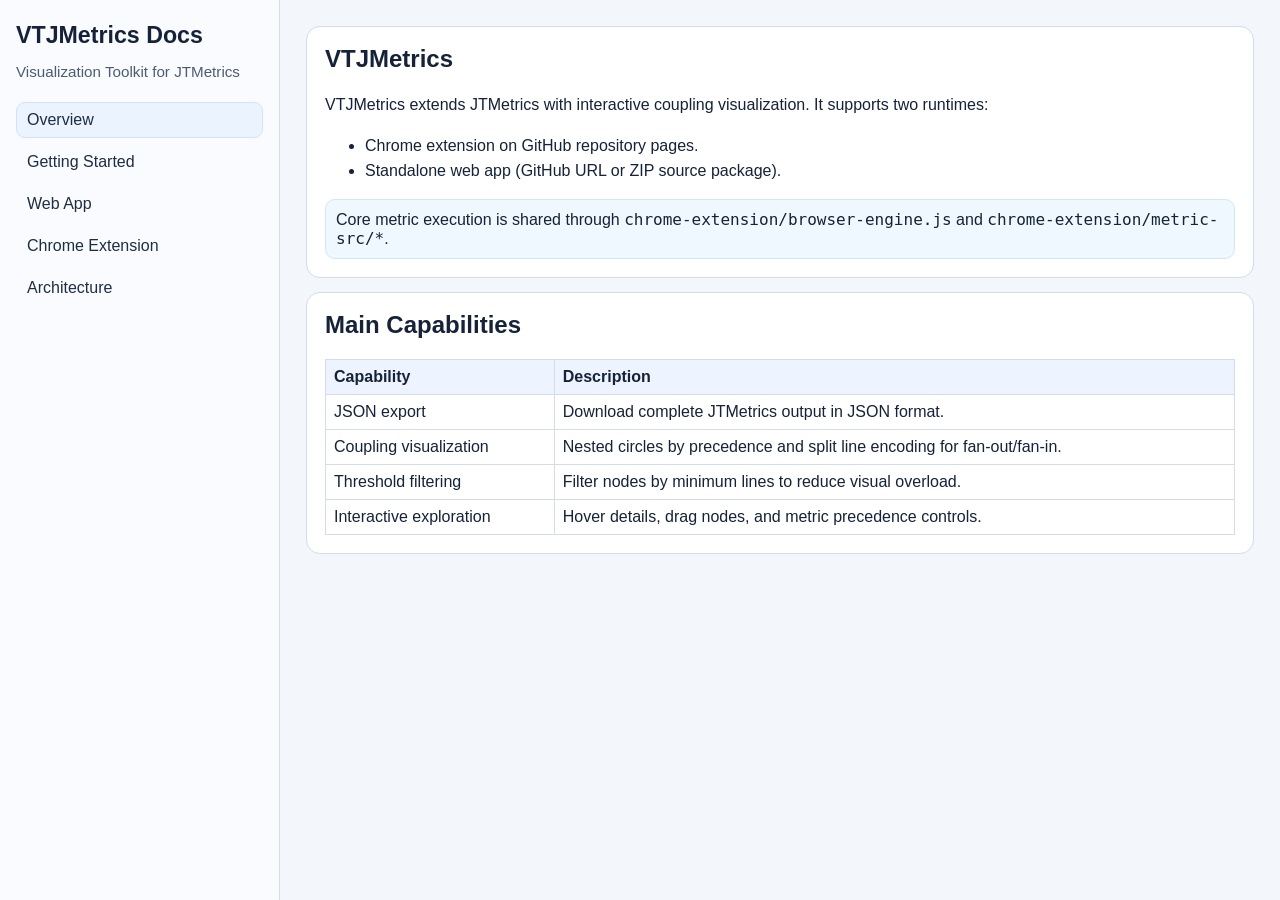
==== docs/index.html @ 08f82a08 "feat: add VTJMetrics web app, shared runtime updates, docs and viz fixes" ====
<!doctype html>
<html lang="en">
<head>
  <meta charset="UTF-8" />
  <meta name="viewport" content="width=device-width, initial-scale=1" />
  <title>VTJMetrics Docs - Home</title>
  <link rel="stylesheet" href="./assets/docs.css" />
</head>
<body>
  <div class="layout">
    <aside class="sidebar">
      <p class="brand">VTJMetrics Docs</p>
      <p class="subtitle">Visualization Toolkit for JTMetrics</p>
      <nav class="nav">
        <a class="active" href="./index.html">Overview</a>
        <a href="./getting-started.html">Getting Started</a>
        <a href="./web-app.html">Web App</a>
        <a href="./extension.html">Chrome Extension</a>
        <a href="./architecture.html">Architecture</a>
      </nav>
    </aside>

    <main class="main">
      <div class="content">
        <section class="card">
          <h1>VTJMetrics</h1>
          <p>VTJMetrics extends JTMetrics with interactive coupling visualization. It supports two runtimes:</p>
          <ul>
            <li>Chrome extension on GitHub repository pages.</li>
            <li>Standalone web app (GitHub URL or ZIP source package).</li>
          </ul>
          <div class="notice">
            Core metric execution is shared through <code>chrome-extension/browser-engine.js</code> and <code>chrome-extension/metric-src/*</code>.
          </div>
        </section>

        <section class="card">
          <h2>Main Capabilities</h2>
          <table>
            <thead>
              <tr>
                <th>Capability</th>
                <th>Description</th>
              </tr>
            </thead>
            <tbody>
              <tr>
                <td>JSON export</td>
                <td>Download complete JTMetrics output in JSON format.</td>
              </tr>
              <tr>
                <td>Coupling visualization</td>
                <td>Nested circles by precedence and split line encoding for fan-out/fan-in.</td>
              </tr>
              <tr>
                <td>Threshold filtering</td>
                <td>Filter nodes by minimum lines to reduce visual overload.</td>
              </tr>
              <tr>
                <td>Interactive exploration</td>
                <td>Hover details, drag nodes, and metric precedence controls.</td>
              </tr>
            </tbody>
          </table>
        </section>
      </div>
    </main>
  </div>
</body>
</html>
---- docs/assets/docs.css ----
:root {
  --bg: #f3f6fb;
  --surface: #ffffff;
  --border: #d3dce8;
  --ink: #152238;
  --muted: #4e5b70;
  --accent: #0b7ad1;
}

* {
  box-sizing: border-box;
}

body {
  margin: 0;
  font-family: "Source Sans 3", "Segoe UI", Arial, sans-serif;
  color: var(--ink);
  background: var(--bg);
}

a {
  color: var(--accent);
  text-decoration: none;
}

a:hover {
  text-decoration: underline;
}

.layout {
  display: grid;
  grid-template-columns: 280px 1fr;
  min-height: 100vh;
}

.sidebar {
  padding: 18px 16px;
  background: #f9fbff;
  border-right: 1px solid var(--border);
  position: sticky;
  top: 0;
  height: 100vh;
}

.brand {
  font-size: 1.45rem;
  font-weight: 800;
  margin: 0 0 6px;
}

.subtitle {
  margin: 0 0 18px;
  color: var(--muted);
  font-size: 0.95rem;
}

.nav {
  display: grid;
  gap: 6px;
}

.nav a {
  display: block;
  padding: 8px 10px;
  border-radius: 9px;
  color: #1f2d42;
  border: 1px solid transparent;
}

.nav a.active,
.nav a:hover {
  background: #ebf3ff;
  border-color: #d2e3fb;
}

.main {
  padding: 26px;
}

.content {
  max-width: 980px;
  margin: 0 auto;
}

.card {
  background: var(--surface);
  border: 1px solid var(--border);
  border-radius: 14px;
  padding: 18px;
  margin-bottom: 14px;
}

h1,
h2,
h3 {
  margin-top: 0;
}

p,
li {
  line-height: 1.55;
}

code,
pre {
  font-family: "JetBrains Mono", "SFMono-Regular", Menlo, monospace;
}

pre {
  background: #0f172a;
  color: #e2e8f0;
  border-radius: 10px;
  padding: 12px;
  overflow: auto;
}

table {
  width: 100%;
  border-collapse: collapse;
}

th,
td {
  border: 1px solid var(--border);
  padding: 8px;
  text-align: left;
}

th {
  background: #edf4ff;
}

.notice {
  background: #f0f8ff;
  border: 1px solid #cfe6fb;
  border-radius: 10px;
  padding: 10px;
}

@media (max-width: 980px) {
  .layout {
    grid-template-columns: 1fr;
  }

  .sidebar {
    height: auto;
    position: static;
    border-right: 0;
    border-bottom: 1px solid var(--border);
  }

  .main {
    padding: 16px;
  }
}
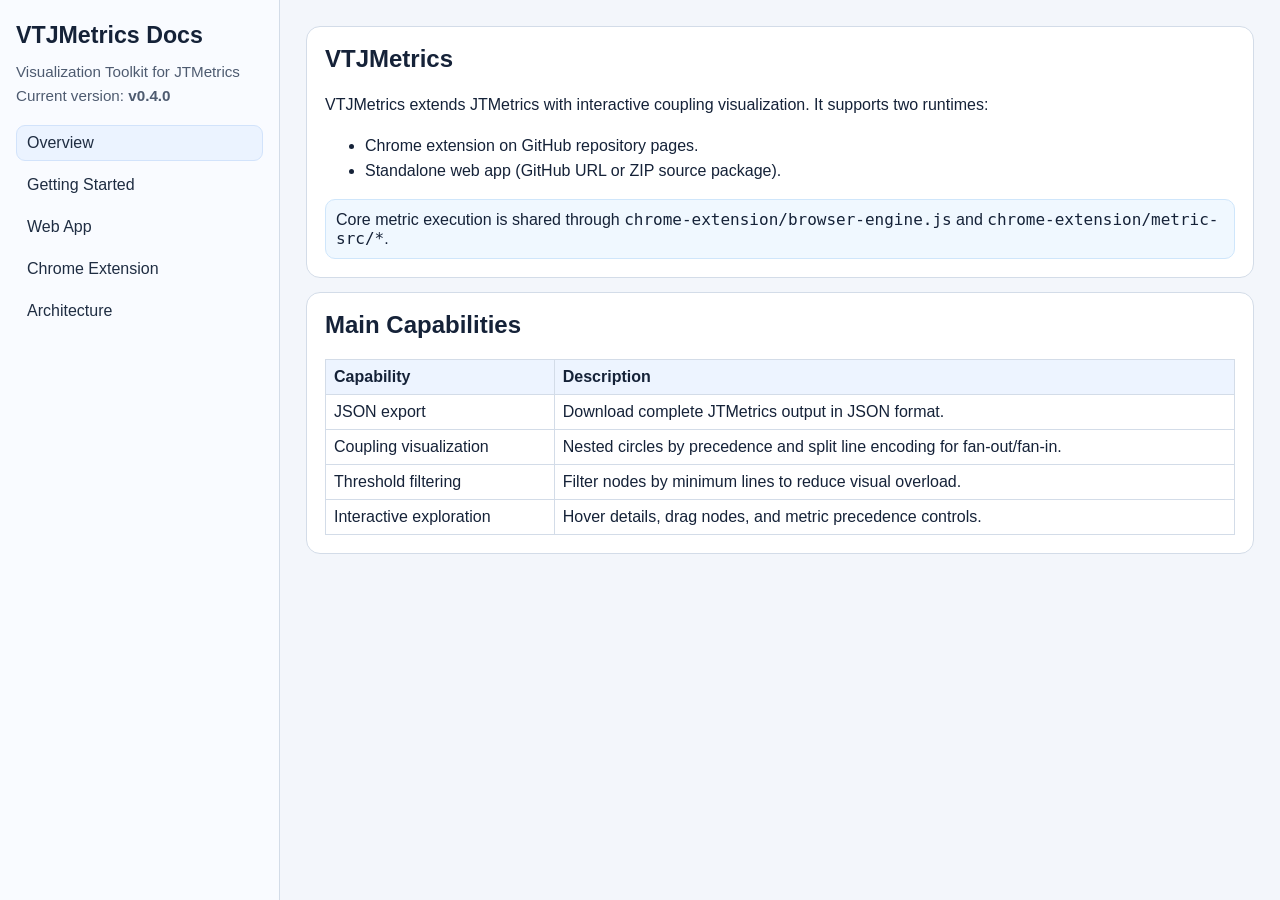
==== commit a7c61c9f: "docs: add current VTJMetrics version and public landing page" ====
--- a/docs/index.html
+++ b/docs/index.html
@@ -10,7 +10,7 @@
   <div class="layout">
     <aside class="sidebar">
       <p class="brand">VTJMetrics Docs</p>
-      <p class="subtitle">Visualization Toolkit for JTMetrics</p>
+      <p class="subtitle">Visualization Toolkit for JTMetrics<br>Current version: <strong>v0.4.0</strong></p>
       <nav class="nav">
         <a class="active" href="./index.html">Overview</a>
         <a href="./getting-started.html">Getting Started</a>
